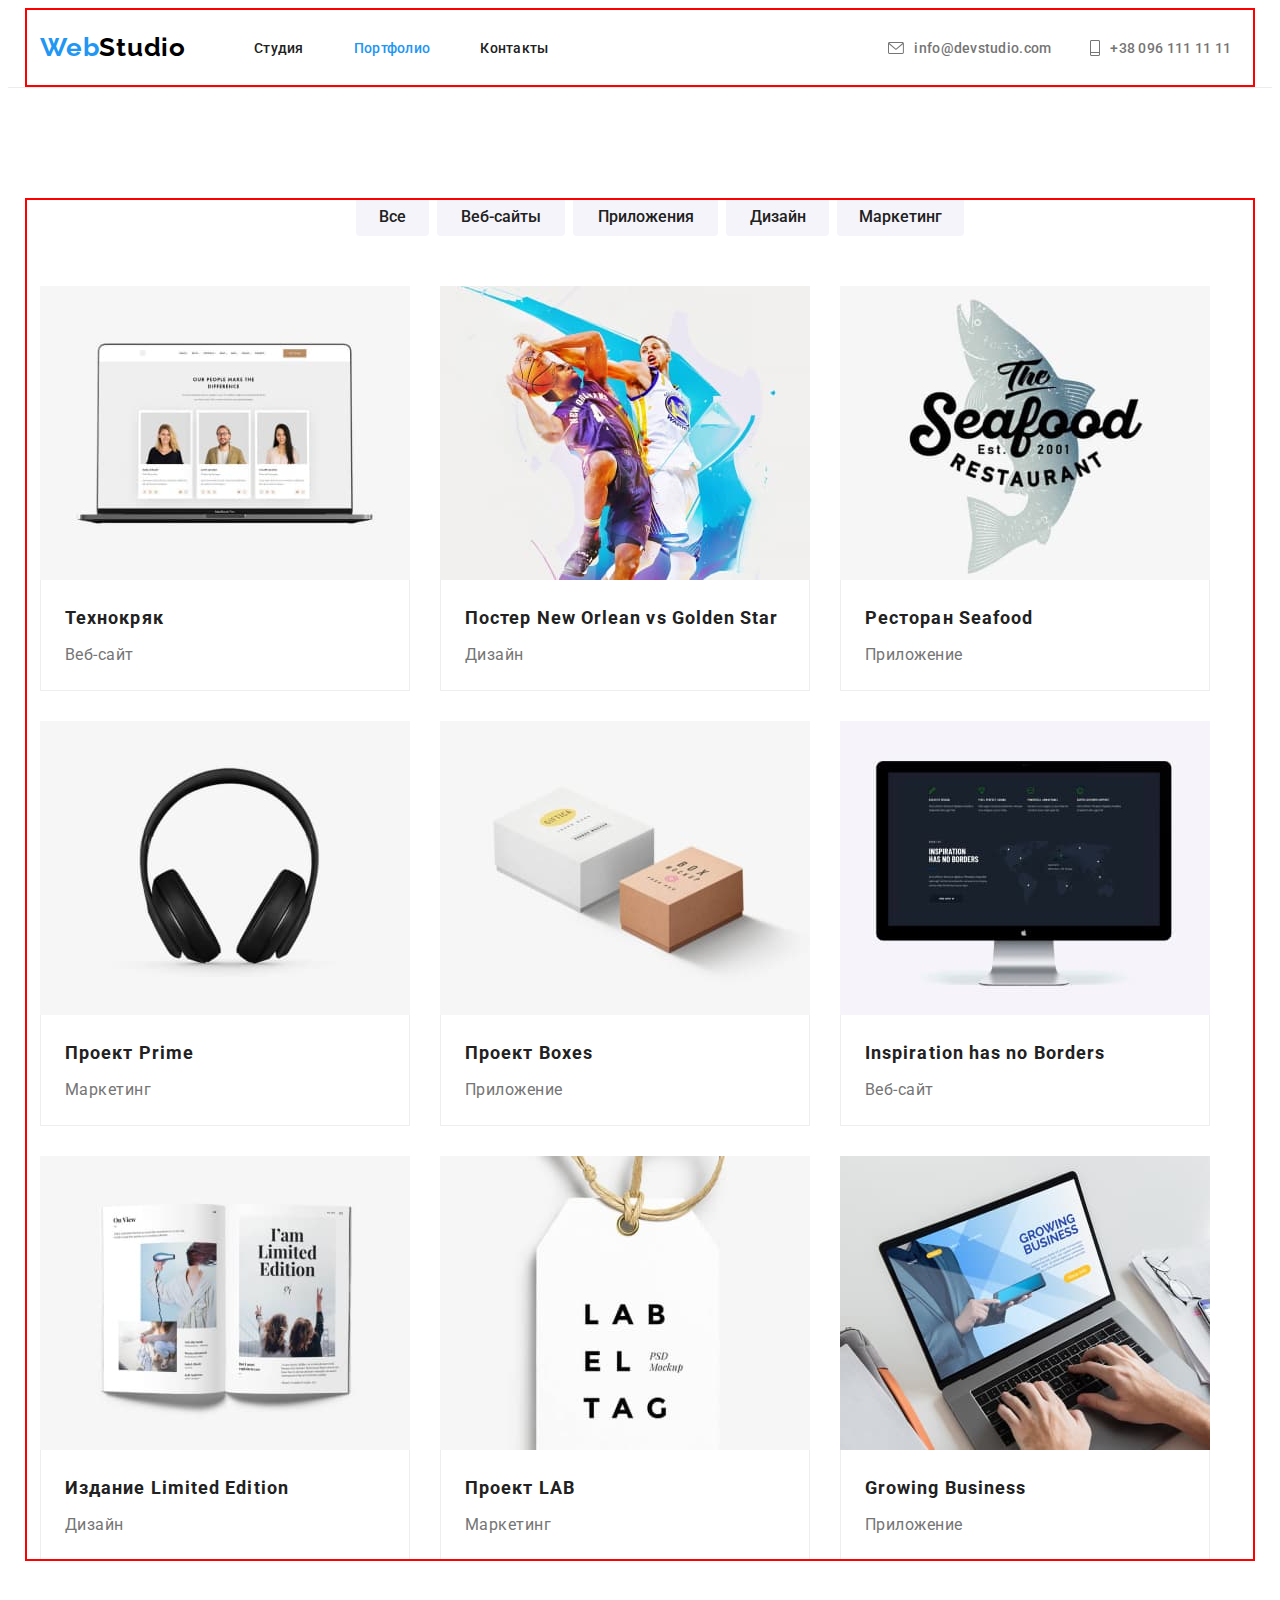
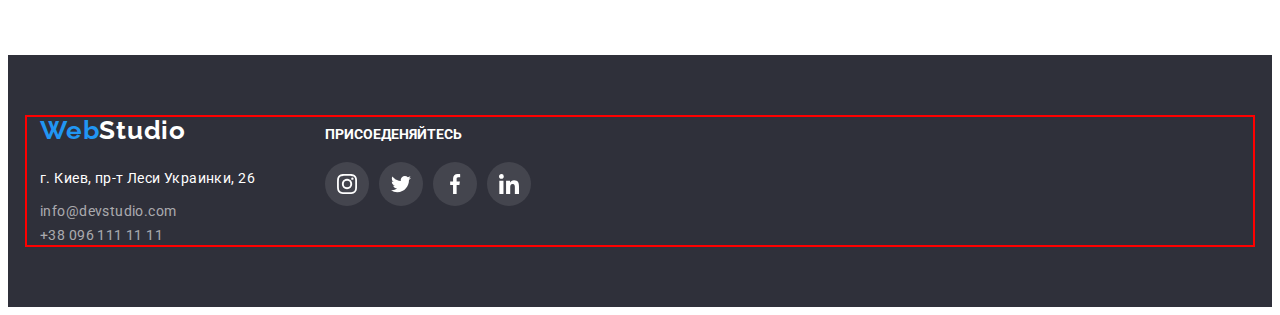
==== portfolio.html @ 7d325f55 "Initial commit" ====
<!DOCTYPE html>
<html lang="en">
  <head>
    <meta charset="UTF-8" />
    <meta http-equiv="X-UA-Compatible" content="IE=edge" />
    <meta name="viewport" content="width=device-width, initial-scale=1.0" />
    <!--Fonts start-->
    <link rel="preconnect" href="https://fonts.googleapis.com">
    <link rel="preconnect" href="https://fonts.gstatic.com" crossorigin>
    <link href="https://fonts.googleapis.com/css2?family=Raleway:wght@700&family=Roboto:wght@400;500;700;900&display=swap" rel="stylesheet">
    <link rel="stylesheet" href="https://cdnjs.cloudflare.com/ajax/libs/modern-normalize/1.1.0/modern-normalize.min.css" integrity="sha512-wpPYUAdjBVSE4KJnH1VR1HeZfpl1ub8YT/NKx4PuQ5NmX2tKuGu6U/JRp5y+Y8XG2tV+wKQpNHVUX03MfMFn9Q==" crossorigin="anonymous" referrerpolicy="no-referrer" />
    <!--Fonts end-->
    
    <link rel="stylesheet" href="./css/styles.css">
    <title>Document</title>
  </head>
  <body>
     <!--Header-->
     <header class="header-portfolio">
      <div class="container header-container">  
      <nav class="header-nav">
          
            <a class="logo-link link" href=""><span class="first-three">Web</span><span class="other">Studio</span></a>
          
            <ul class="header-list list ">
                <li class="header-item"><a class="header-link link" href="./index.html"  rel="noopener noreferrer">Студия</a></li>
                <li class="header-item"><a class="header-link header-link-current link" href="">Портфолио</a></li>
                <li class="header-item"><a class="header-link link" href="">Контакты</a></li>
              </ul> 
           
        </nav>
        
        <a class="header-mail link" href="mailto:info@devstudio.com">
          <svg class="mail-icon" width="16px" height="12px">
            <use href="./imeges/icons/symbol-defs.svg#mail"></use>
          </svg>
          info@devstudio.com</a>
      
      
        <a class="header-phone link" href="tel:+380961111111"> 
          <svg class="mail-icon" width="10px" height="16px">
            <use href="./imeges/icons/symbol-defs.svg#tel"></use>
          </svg>
          +38 096 111 11 11</a>
        </div>
      </header>
      
        <!--Button-->
        
          <section class="photo-portfolio">
            <div class="container nav-conteiner">  
            <ul class="button-nav">
              <li class="list"><button class="btn-portfolio btn1" type="button">Все</button></li> 
              <li class="list"><button class="btn-portfolio btn2" type="button">Веб-сайты</button></li>
              <li class="list"><button class="btn-portfolio btn3" type="button">Приложения</button></li>
              <li class="list"><button class="btn-portfolio btn4" type="button">Дизайн</button></li>
              <li class="list"><button class="btn-portfolio btn5" type="button">Маркетинг</button></li>
            </ul>
          
            <!--Pictures-->
                <ul class="photo-list list">
                <li class="photo-wrapper"><img src="./imegesportfolio/img.jpg" alt="изображение веб-сайта" width="370">
                <div class="team-wrapper-portfolio">
                  <h3 class="photo-title">Технокряк</h3>
                <p class="photo-text">Веб-сайт</p>
              </div>
              </li>
                <li class="photo-wrapper"><img src="./imegesportfolio/img1.jpg" alt="постер волейбола" width="370">
                <div class="team-wrapper-portfolio">
                  <h3 class="photo-title">Постер New Orlean vs Golden Star</h3>
                <p class="photo-text">Дизайн</p>
              </div>
              </li>
                <li class="photo-wrapper"><img src="./imegesportfolio/img2.jpg" alt="Постер ресторана морепродуктов" width="370">
                <div class="team-wrapper-portfolio">
                  <h3 class="photo-title">Ресторан Seafood</h3>
                <p class="photo-text">Приложение</p>
              </div>
              </li>
                <li class="photo-wrapper"><img src="./imegesportfolio/img3.jpg" alt="наушники" width="370">
                <div class="team-wrapper-portfolio">
                  <h3 class="photo-title">Проект Prime</h3>
                <p class="photo-text">Маркетинг</p>
              </div>
              </li>
                <li class="photo-wrapper"><img src="./imegesportfolio/img4.jpg" alt="коробки" width="370">
                <div class="team-wrapper-portfolio">
                <h3 class="photo-title">Проект Boxes</h3>
                <p class="photo-text">Приложение</p>
              </div>
              </li>
                <li class="photo-wrapper"><img src="./imegesportfolio/img5.jpg" alt="фото веб-сайта" width="370">
                <div class="team-wrapper-portfolio">
                  <h3 class="photo-title">Inspiration has no Borders</h3>
                <p class="photo-text">Веб-сайт</p>
              </div>
              </li>
                <li class="photo-wrapper"><img src="./imegesportfolio/img6.jpg" alt="Разворот книги" width="370">
                <div class="team-wrapper-portfolio">
                  <h3 class="photo-title">Издание Limited Edition</h3>
                <p class="photo-text">Дизайн</p>
              </div>
              </li>
                <li class="photo-wrapper"><img src="./imegesportfolio/img7.jpg" alt="фото брелка" width="370">
                <div class="team-wrapper-portfolio">
                  <h3 class="photo-title">Проект LAB</h3>
                <p class="photo-text">Маркетинг</p>
              </div>
              </li>
                <li class="photo-wrapper"><img src="./imegesportfolio/img8.jpg" alt="фото ноутбука" width="370">
                <div class="team-wrapper-portfolio">
                  <h3 class="photo-title">Growing Business</h3>
                <p class="photo-text">Приложение</p>
              </div>
              </li>
            </ul>
          </div>
           </section>
        
 
      <!--Footer-->  
      
      <footer class="footer">
        <div class="container container-footer"> 
          <div class="footer-left">
        <a class="logo_footer link" href=""><span class="first-three">Web</span><span class="other-footer">Studio</span></a>
        <address>    
          <p class="address">г. Киев, пр-т Леси Украинки, 26</p> 
            <ul class="contact_type_footer list">
              <li><a class="footer-mail link" href="mailto:info@devstudio.com">info@devstudio.com</a></li>
              <li><a class="footer-phone link" href="tel:+380961111111"> +38 096 111 11 11</a></li>
          </ul>
      </address>
    </div>
      <div class="join">
         
        <h3 class="join-title">Присоеденяйтесь</h3>
        <ul class="join-list list">
          <li class="join-item">
            <a 
            class="join-link link"
            href=""
            target="_blank"
            rel="noopener noreferrer"
            aria-label="instsgram">
            <svg class="join-icon" width="20px" height="20px">
              <use href="./imeges/symbol.svg#instagram"></use>
            </svg>
          </a>
          </li>
          <li class="join-item">
            <a 
            class="join-link link"
            href=""
            target="_blank"
            rel="noopener noreferrer"
            aria-label="twitter">
            <svg class="join-icon" width="20px" height="20px">
              <use href="./imeges/symbol.svg#twitter"></use>
            </svg>
          </a>
          </li>
          <li class="join-item">
            <a 
            class="join-link link"
            href=""
            target="_blank"
            rel="noopener noreferrer"
            aria-label="facebook">
            <svg class="join-icon" width="20px" height="20px">
              <use href="./imeges/symbol.svg#facebook"></use>
            </svg>
          </a>
          </li>
          <li class="join-item">
            <a 
            class="join-link link"
            href=""
            target="_blank"
            rel="noopener noreferrer"
            aria-label="linkedin">
            <svg class="join-icon" width="20px" height="20px">
              <use href="./imeges/symbol.svg#linkedin"></use>
            </svg>
          </a>
          </li>

        </ul>
    
      </div>
    
    </div>
    </footer>
  
     
    </body>
  </html>
---- css/styles.css ----
:root {
    /* fonts*/
     --main-font: 'Roboto', sans-serif;
     --secondary-font: 'Raleway', sans-serif;
     /* text colors*/
     --main-txt-cl: #212121;
     --accent-txt-cl: #2196F3;
 
     /* bg colors*/
     --light-bg-cl: #FFFFFF;
     --dark-bg-cl: #2F303A;
 
     /* others*/
 
 
 }
 
 body {
 font-family: var(--main-font);
 color: var(--main-txt-cl);
 }
 
 /* reset styles*/
 h1,
 h2,
 h3,
 h4,
 h5,
 h6,
 p{
     margin: 0;
 }
 img{
     display: block;
 }
 .link{
     text-decoration: none;
    color: currentColor;
 }
 .list{
     list-style: none;
     padding: 0;
     margin: 0;
     
 }
 .container{
     width: 1200px;
     padding-left: 15px;
     padding-right: 15px;
     margin-left: auto;
     margin-right: auto;
     padding-bottom: 0;
     outline: 2px solid red;
     outline-offset: -2px;
     
 }
   
 /* Header */
 /* logo*/
 
 .header-container{
     display: flex;
     padding-top: 24px;
     padding-bottom: 24px;
    
  
 }
 .header-nav 
 {
     display: flex;
     align-items: center;
     
  
     
 }
 .logo-link{
     margin-right: 68px;
 }
 .logo-link, .logo_footer{
 font-family: var(--secondary-font);
 font-weight: 700;
 font-size: 26px;
 line-height: calc(31 / 26);
 letter-spacing: 0.03em;
 }
 .first-three{
 color: var(--accent-txt-cl);
 }
 .other{
     color: #000000;
 }
 .header-list{
     display: flex;
 
     margin-right: 331px;
 }
 
 .header-link{
 
  font-weight: 500;
 font-size: 14px;
 line-height: 1.33;
 letter-spacing: 0.02em;
 
 
 color: #212121;
 }
 .header-link-current{
     color: var(--accent-txt-cl);
 }
 .header-item{
     margin-right: 50px;
 }
 .header-item:last-child{
     margin-right: 0;
 }
 
 
 
    
 
 .header-phone,.header-mail{
display: flex;
align-items: center;
justify-content: center;

 margin: auto;

 font-weight: 500;
 font-size: 14px;
 line-height: calc(16 / 14);
 letter-spacing: 0.02em;
 color: #757575;
 }
 .header-mail{
    margin-right: 30px;
 }
 .mail-icon{
    margin-right: 10px;
    fill: currentColor;
 }

 
 .header-link:hover,
 .header-link:focus,
 .header-mail:hover,
 .header-mail:focus,
 .header-phone:hover,
 .header-phone:focus
 {color: var(--accent-txt-cl);
 
 }
 
 /* Maine */
 
 
 .main_picture{
    max-width: 1600px;
    background-color: #2f303a;
    background-image: linear-gradient(to right, rgba(47, 48, 58, 0.4),rgba(47, 48, 58, 0.4)), url(../imeges/mainphoto.png);
    
     
     
     background-repeat: no-repeat;
     background-position: center;
     
     margin-left: auto;
     margin-right: auto;
     padding-top: 200px;
     padding-bottom: 200px;
 
 }
 .main_title{
 display: block;
 margin-right: auto;
 margin-left: auto;
 

 width: 696px;
 margin-bottom: 30px;
 
 
 
 font-weight: 900;
 font-size: 44px;
 line-height: 1.36;
 text-align: center;
 letter-spacing: 0.06em;
 text-transform: uppercase;
 
 color: #FFFFFF;
 }
 .button
 {
 display: block;
 
 margin-left: auto;
 margin-right: auto;
 padding: 10px 32px 10px 32px;
 box-shadow: 0px 4px 4px rgba(0, 0, 0, 0.15);
border-radius: 4px;
 
 
 
 font-family: inherit;
 font-weight: 700;
 font-size: 16px;
 line-height: calc(30 / 16);
 letter-spacing: 0.06em;
 background-color: #2196F3;
 color: #FFFFFF;
 cursor: pointer;
 
 }
 .button:hover,
 .button:focus{
     background-color: #2196F3;
 }
 /* Work priorities */
 .priorities{
    padding-top: 94px;
    
 }
 .work-list{
     display: flex;
     gap: 30px;
     
 }
 .priorities_title{
 font-weight: 700;
 font-size: 14px;
 line-height: 1.14;
 letter-spacing: 0.03em;
 text-transform: uppercase;
 color: #212121;
 
 width: 270px;
 height: 16px;
 
 margin-bottom: 10px;
 }
 .priorities_title:last-child{
     margin-right: 0;
 }
 
 .text{
 
 font-size: 14px;
 line-height: 1.71;
 letter-spacing: 0.03em;
 color: #757575;
 width: 270px;
 
 
 
 
 }
 .text:last-child{
     margin-right: 0;
 }
 /* What we doing */
 .about_work, .team, .clients {
    padding-bottom: 94px;
    padding-top: 94px;
    
 }

 .about-list{
     display: flex;
     gap: 30px;
     
 }
 .img-item{
     flex-basis: calc((100%-30px*2)/3);
 
 /* --margin: 15px;*/
 
 }
 .img-item:last-child{
     margin-right: 0;
 }
 .about-title, .team-title, .clients-title{
  font-weight: 700;
 font-size: 36px;
 line-height: calc(42 / 36);
 text-align: center;
 letter-spacing: 0.03em;

 margin-bottom: 50px;
 }
 
 
 .team-list,
 .photo-list{
  
 display: flex;
 flex-wrap: wrap;
 gap: 30px;

 
 }
 
 
 
 
 .team{
     background-color: #F5F4FA;
     
 }
 .team-subtitle {
     margin-bottom: 10px;
    
     
 font-weight: 500;
 font-size: 16px;
 line-height: calc(19 / 16);
 text-align: center;
 letter-spacing: 0.03em;
 color: var(--main-font);
 }
 .team-text{
     font-size: 16px;
     line-height: calc(19 / 16);
     text-align: center;
     letter-spacing: 0.03em;
     
     color: #757575;
     margin-bottom: 16px;
    
     
     
 }
 .team-wrapper{
    padding-top: 30px;
    padding-bottom: 30px;
    padding-left: 5px;
    padding-right: 5px;
    background-color: #FFFFFF;
    box-shadow: 0px 1px 3px rgba(0, 0, 0, 0.12), 0px 1px 1px rgba(0, 0, 0, 0.14), 0px 2px 1px rgba(0, 0, 0, 0.2);
border-radius: 0px 0px 4px 4px;

 }
 .team-wrapper-portfolio{
     border: 1px solid #EEEEEE;
     border-top: none;
     padding-top: 20px;
     padding-bottom: 20px;
     padding-left: 24px;
     padding-right: 24px;
     
 }
 
 /*Footer*/
 .contact_type_footer{
    padding: 0;
    margin: 0;
 }
 .footer{
     background-color: 
     #2F303A;
     padding-top: 60px;
     padding-bottom: 60px;

 }
 .address{
    margin-top: 20px;
    margin-bottom: 9px;
 font-family: inherit;
 font-style: normal;
 font-weight: 400;
 font-size: 14px;
 line-height: calc(24 /14);
 letter-spacing: 0.03em;
 color: #FFFFFF;
 }
 
 
 .footer-mail, .footer-phone{
 font-family: inherit;
 font-style: normal;
 font-weight: 400;
 font-size: 14px;
 line-height: calc(24 / 14);
 letter-spacing: 0.03em;
 color: rgba(255, 255, 255, 0.6);
 
 }
 .footer-mail{
    margin-bottom: 9px;
 }
 .other-footer{
     color: #FFFFFF;
 }
 /*Portfolio*/
 .header-portfolio{
    border-bottom: 1px solid #ECECEC;
 }
 .photo-portfolio{
    padding-top: 94px;
    padding-bottom: 94px;
    
 }
 .photo-wrapper:hover
 {  cursor: pointer;
    box-shadow: 0px 1px 1px rgba(0, 0, 0, 0.12), 0px 4px 4px rgba(0, 0, 0, 0.06), 1px 4px 6px rgba(0, 0, 0, 0.16);


 }
 .photo-title{
     margin-bottom: 4px;
 font-weight: 700;
 font-size: 18px;
 line-height: calc(36 / 18);
 letter-spacing: 0.06em;
 }
 .photo-text{
 font-weight: 400;
 font-size: 16px;
 line-height: calc(30 / 16);
 letter-spacing: 0.03em;
 color: #757575;
 }
 .button-nav{
     display: flex;
     gap: 8px;
     justify-content: center;
     margin-bottom: 50px;
 }
 .btn-portfolio{
     margin-left: auto;
     margin-right: auto;
     padding: 6px 22px 6px 22px;  
     border: none;  
     background: #F5F4FA;
border-radius: 4px;
 
    font-family: inherit;
    font-weight: 500;
    font-size: 16px;
    line-height: calc(26 / 16);
    color: #212121;
    background-color: #F5F4FA;
    cursor: pointer;
    height: 38px;
 }
 .btn-portfolio:hover,
 .btn-portfolio:focus{
     background-color: #2196F3;
     color: #FFFFFF;
     box-shadow: 0px 3px 1px rgba(0, 0, 0, 0.1), 0px 1px 2px rgba(0, 0, 0, 0.08), 0px 2px 2px rgba(0, 0, 0, 0.12);
 }
 .btn1{
    width: 73px;
    
 }
 .btn2{
    width: 128px;

 }
.btn3{width: 145px;
    }
 .btn4{
    width: 103px;

 }
 .btn{
    width: 130px;

 }

 .socials{
    display: flex;
    align-items: center;
    justify-content: center;
    
 }
 .socials-link{
    display: flex;
    align-items: center;
    justify-content: center;
    width: 44px;
    height: 44px;
    background-color: #FFFFFF;
    border-radius: 50%;
    color: #AFB1B8;
    margin-right: 10px;
 }
 .social-icon{
    fill: currentColor;
 }
 .socials-link:hover,
 .socials-link:focus{
    color: #FFFFFF;
    background-color: #2196F3;
 }
 .prior, .customers{
    display: flex;
    align-items: center;
    justify-content: center;
    gap: 30px;

 }

 
 .thumb{
    display: flex;
    align-items: center;
    justify-content: center;
    margin-bottom: 30px;
    width: 270px;
    height: 120px;
    
 
    background-color: #F5F4FA;
 }
 .thumb-icon{
    display: flex;
    align-items: center;
    justify-content: center;
 margin: 0;

 }
 .customers-link{
    display: flex;
    align-items: center;
    justify-content: center;
    width: 170px;
    height: 92px;


border: 1px solid #AFB1B8;
border-radius: 4px;
color: #AFB1B8;
background-color: #FFFFFF;
}


 .client-icon{
    fill: currentColor;
 }
 .customers-link:hover,
 .customers-link:focus{
    color: #2196F3;
    border: 1px solid #2196F3;
 }
 .container-footer{
    display: flex;
    align-items: baseline;
 }
 .footer-left{
    margin-right: 70px;
 }
 
   
 
 .join-list{
    display: flex;
    align-items: center;
    justify-content: center;
   gap: 10px;
 }

 .join-link{
    display: flex;
    align-items: center;
    justify-content: center;
    width: 44px;
    height: 44px;
   
    background-color: rgba(255, 255, 255, 0.1);;
    border-radius: 50%;
    color: #ffffff;
 }
 .join-icon{
    
    fill: currentColor;
 }  
 .join-link:hover,
 .join-link:focus{
    background-color: #2196F3;
 }
 .join-title{
    font-weight: 700;
font-size: 14px;
line-height: calc(16 / 14);
text-transform: uppercase;
color: #FFFFFF;
margin-bottom: 20px;
 }
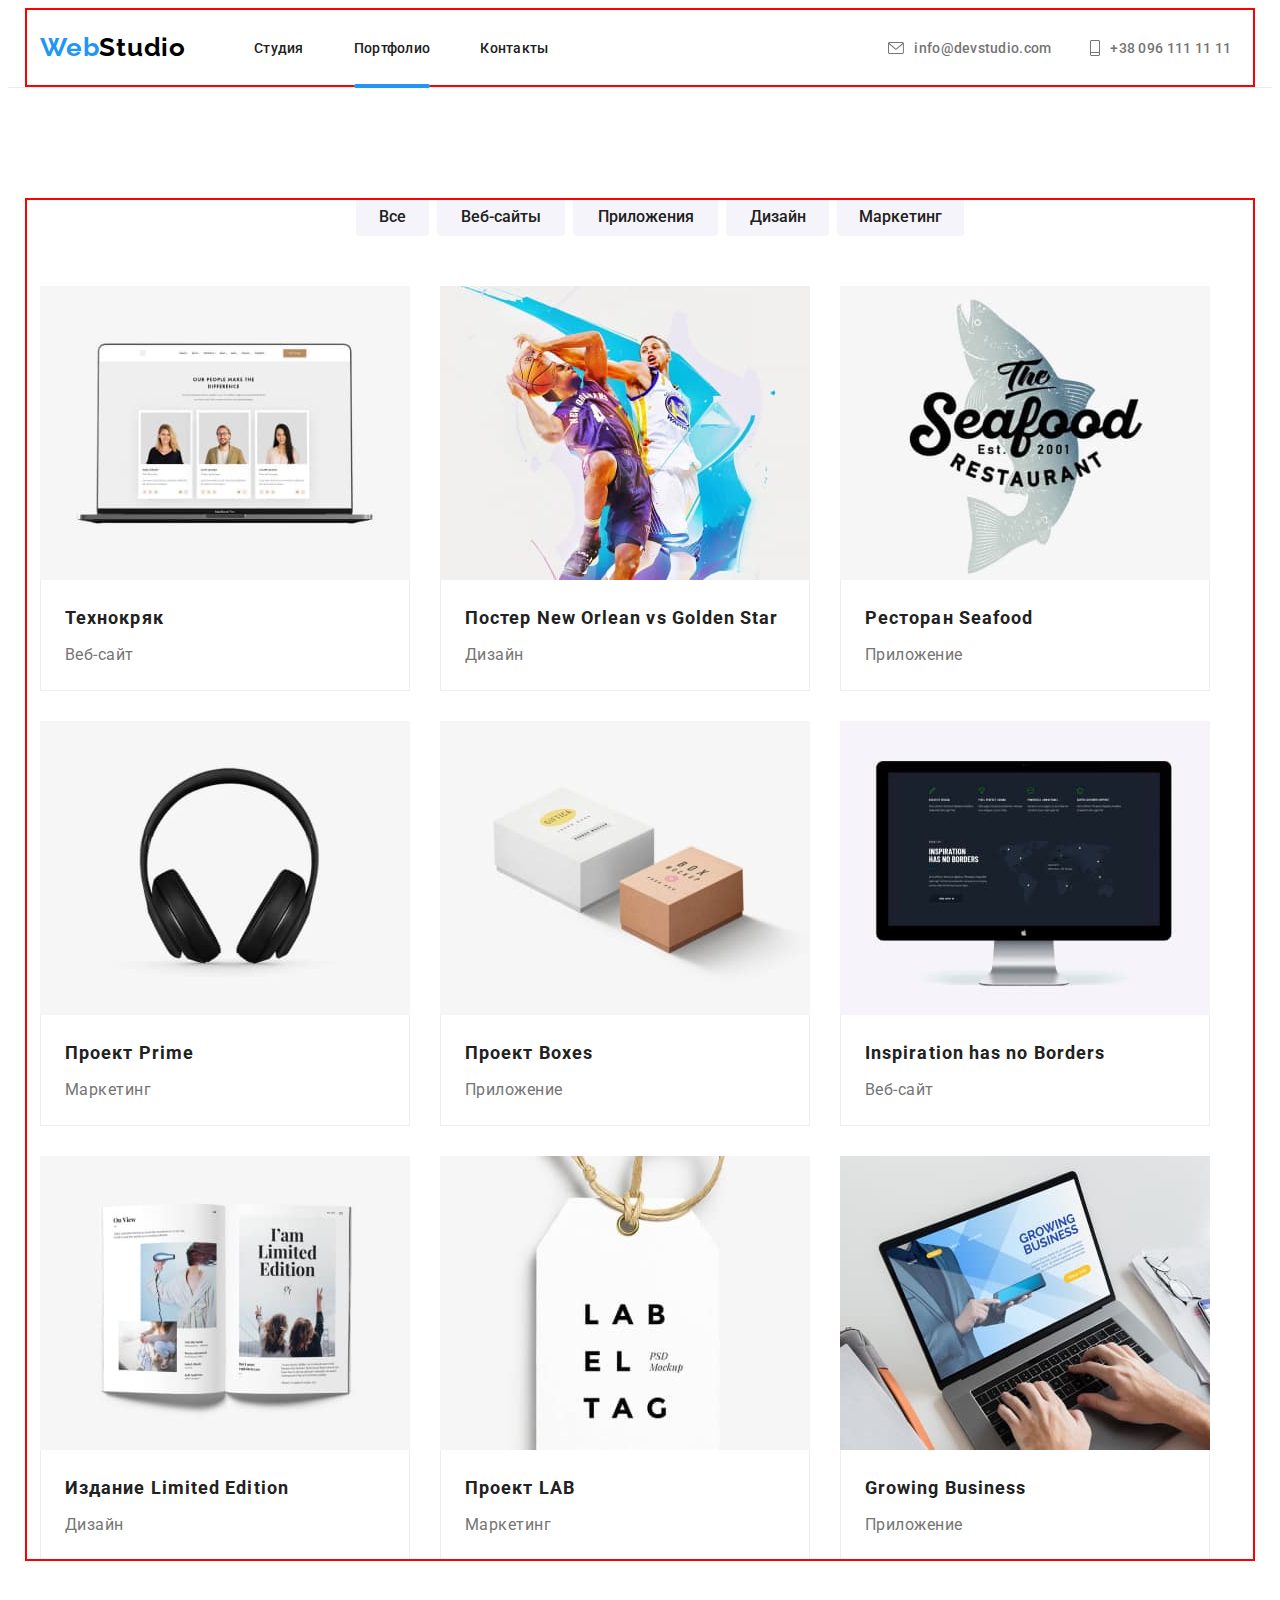
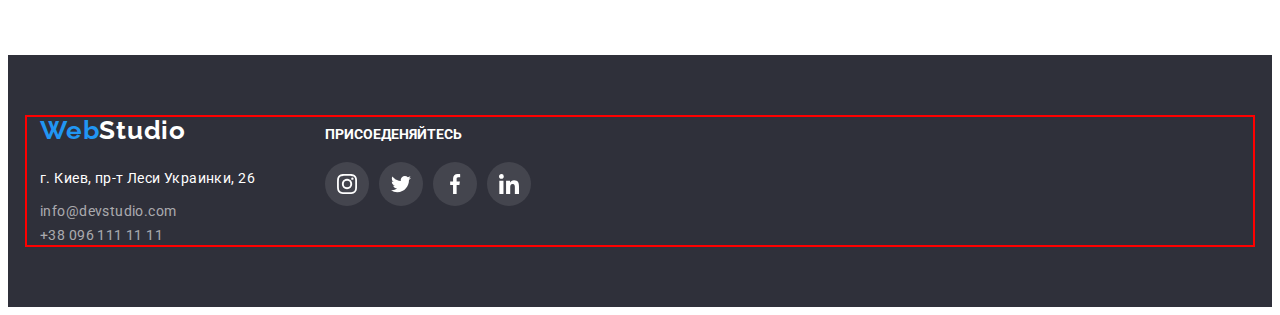
==== commit a7895151: "changes20" ====
--- a/portfolio.html
+++ b/portfolio.html
@@ -24,7 +24,7 @@
           
             <ul class="header-list list ">
                 <li class="header-item"><a class="header-link link" href="./index.html"  rel="noopener noreferrer">Студия</a></li>
-                <li class="header-item"><a class="header-link header-link-current link" href="">Портфолио</a></li>
+                <li class="header-item"><a class="header-link current link" href="">Портфолио</a></li>
                 <li class="header-item"><a class="header-link link" href="">Контакты</a></li>
               </ul> 
            
@@ -59,11 +59,19 @@
           
             <!--Pictures-->
                 <ul class="photo-list list">
-                <li class="photo-wrapper"><img src="./imegesportfolio/img.jpg" alt="изображение веб-сайта" width="370">
+                <li class="photo-wrapper">
+                  <div class="photo-element"><a href=""></a>
+                  <img src="./imegesportfolio/img.jpg" alt="изображение веб-сайта" width="370">
+                
+                  <div class="photo-overley">
+                    <p class="text-overley">Ресурс предлагает комплексные предложения с разным уровнем функционала и сервисов. Все это позволит посетителю получить исчерпывающие сведения о компании или частном лице.</p>
+                  </div>
+                </div>
                 <div class="team-wrapper-portfolio">
                   <h3 class="photo-title">Технокряк</h3>
                 <p class="photo-text">Веб-сайт</p>
               </div>
+            
               </li>
                 <li class="photo-wrapper"><img src="./imegesportfolio/img1.jpg" alt="постер волейбола" width="370">
                 <div class="team-wrapper-portfolio">
--- a/css/styles.css
+++ b/css/styles.css
@@ -9,6 +9,10 @@
      /* bg colors*/
      --light-bg-cl: #FFFFFF;
      --dark-bg-cl: #2F303A;
+     /*animation*/
+     --anim-fast: 250ms;
+     --cubic: cubic-bezier(0.4, 0, 0.2, 1); 
+
  
      /* others*/
  
@@ -30,6 +34,9 @@
  p{
      margin: 0;
  }
+ 
+ 
+
  img{
      display: block;
  }
@@ -59,16 +66,20 @@
  /* logo*/
  
  .header-container{
+    
      display: flex;
      padding-top: 24px;
      padding-bottom: 24px;
     
   
  }
+ 
  .header-nav 
  {
+    
      display: flex;
      align-items: center;
+     
      
   
      
@@ -90,25 +101,41 @@
      color: #000000;
  }
  .header-list{
+   
      display: flex;
  
      margin-right: 331px;
  }
  
  .header-link{
- 
+ position: relative;
+ padding-top: 32px;
+ padding-bottom: 32px;
   font-weight: 500;
  font-size: 14px;
  line-height: 1.33;
  letter-spacing: 0.02em;
+ color: var(--accent-txt-cl);
+ 
  
  
  color: #212121;
  }
- .header-link-current{
-     color: var(--accent-txt-cl);
+ .current::after{
+   
+    position: absolute;
+    bottom: 0;
+    left: 0;
+    
+    content: '';
+    display: block;
+    width: 100%;
+    height: 4px;
+    border-radius: 2px;
+    background-color: var(--accent-txt-cl);
  }
  .header-item{
+    
      margin-right: 50px;
  }
  .header-item:last-child{
@@ -270,6 +297,32 @@
      gap: 30px;
      
  }
+ .img-item{
+    position: relative;
+ }
+ .about-subtitle{
+font-weight: 700;
+font-size: 14px;
+line-height: calc(16 / 14);
+text-align: center;
+letter-spacing: 0.03em;
+text-transform: uppercase;
+color: #fff;
+background-color: rgba(47, 48, 58, 0.8);
+display: block;
+width: 370px;
+height: 70px;
+padding-top: 27px;
+padding-bottom: 27px;
+
+position: absolute;
+bottom: 0;
+left: 0;
+
+ }
+ .about-subtitle:hover,
+ .about-subtitle:focus
+
  .img-item{
      flex-basis: calc((100%-30px*2)/3);
  
@@ -406,6 +459,39 @@
 
 
  }
+ .photo-element{
+    position: relative;
+ }
+ .text-overley{
+    font-weight: 400;
+font-size: 18px;
+line-height: calc(28 / 18);
+letter-spacing: 0.03em;
+color: #fff;
+
+width: 370px;
+height: 294px;
+padding: 63px 24px;
+
+ }
+ .photo-overley{
+    position: absolute;
+    bottom: 0;
+    left: 0;
+    
+    width: 100%;
+    height: 100%;
+    background-color: rgba(33, 150, 243, 0.9);
+    transform: translateY(100%);
+    transition: background-color 250ms cubic-bezier(0.4, 0, 0.2, 1);
+    overflow: hidden;
+    opacity: 0;
+ }
+ .photo-element:hover
+  .photo-overley{
+transform: translateY(0);
+opacity: 1;
+ }
  .photo-title{
      margin-bottom: 4px;
  font-weight: 700;
@@ -586,4 +672,45 @@
 text-transform: uppercase;
 color: #FFFFFF;
 margin-bottom: 20px;
+ }
+
+ .backdrop{
+    position: fixed;
+    top: 0;
+    left: 0;
+
+    display: flex;
+    align-items: center;
+    justify-content: center;
+
+    width: 100%;
+    height: 100%;
+    background-color: rgba(0, 0, 0, 0.2);
+ }
+ .backdrop .is-hidden{
+    opacity: 0;
+   visibility: hidden;
+    pointer-events: none;
+ }
+
+ .modal{
+    position: relative;
+    width: 528px;
+    height: 581px ;
+    background-color:#FFFFFF;
+    box-shadow: 0px 1px 3px rgba(0, 0, 0, 0.12), 0px 1px 1px rgba(0, 0, 0, 0.14), 0px 2px 1px rgba(0, 0, 0, 0.2);
+    border-radius: 4px;
+ }
+ .modal-btn{
+    position: absolute;
+    top: 10px;
+    right: 10px;
+
+
+    width: 30px;
+    height: 30px;
+    border-radius: 50%;
+    border: 1px solid rgba(0, 0, 0, 0.1);
+    background-color: transparent;
+    cursor: pointer;
  }